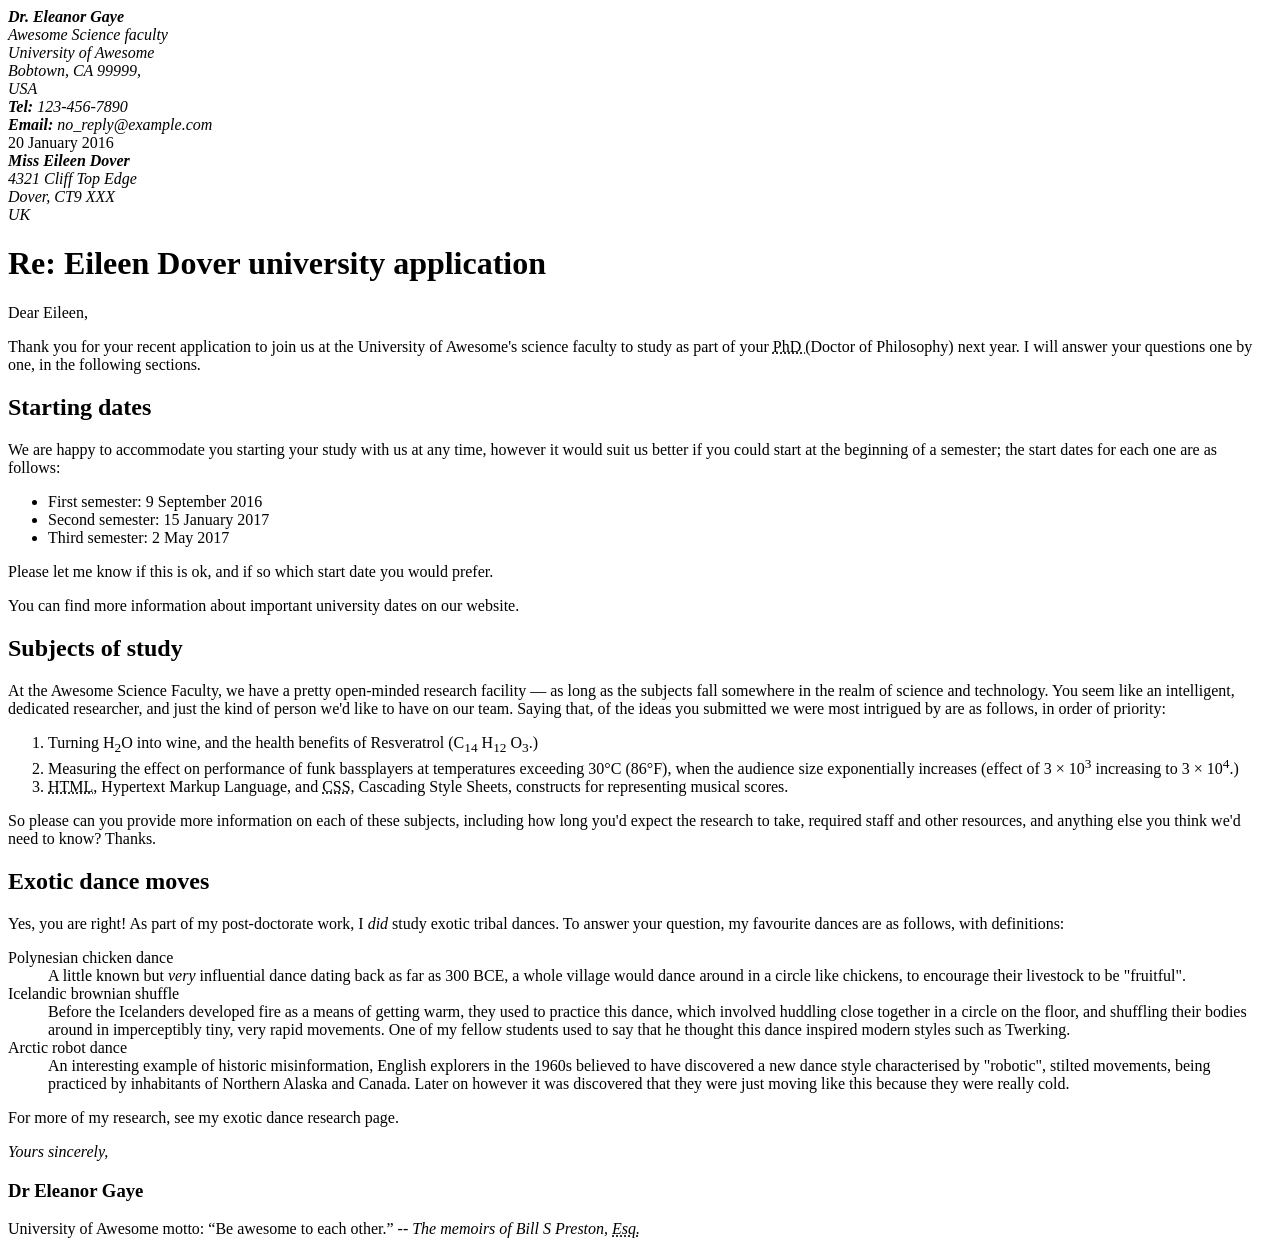
==== tutorial_1-subm.html @ 84ac57a6 "Added Tutorial 1 HTML and CSS files" ====
<!-- 
 
Can find reference doc on MDN here

https://developer.mozilla.org/en-US/docs/Learn_web_development/Core/Structuring_content/Marking_up_a_letter#project_brief 

-->
<!DOCTYPE html>
<html> 
    <head>
        <link href="/Users/first_user/Documents/INST_630/tutorial_1/tutorial_1_letter_styles.css" rel="stylesheet" />
    </head>

    <body class="letter-document"> 
        <!-- 
        
        Header Section!!!!
        
        -->
        <div class="letter-header">
            <!-- Shoudl this be an UL instead? Actually, should make a div for Letter Header-->
             <address class="sender-info">
                <strong>Dr. Eleanor Gaye</strong> <br>
                Awesome Science faculty <br>    
                University of Awesome <br>
                Bobtown, CA 99999, <br>
                USA <br>
                <strong>Tel: </strong>123-456-7890 <br>
                <strong>Email:</strong> no_reply@example.com
            </address>
        </div>    
        
        <div class="letter-date">
            <time datetime="2016-01-20"> 20 January 2016</time>
        </div>

        <div class="recipient-info">
            <address>
                <!-- P element is giving double-spacing; Probably the em instead? -->
                <strong>Miss Eileen Dover</strong> <br>

                4321 Cliff Top Edge<br>
                Dover, CT9 XXX<br>
                UK<br>
            </address>

        </div>
        <!--
        
        Main Section!!!!!
        
        -->
        <!--
        
        Subject and Intro Paragraph
        
        -->

        <div>

            <h1 class="letter-subject"> Re: Eileen Dover university application </h1>
        
            <p class="letter-greeting letter-paragraph"> Dear Eileen,</p>
            <p class="letter-paragraph">

                Thank you for your recent application to join us at the University of Awesome's science faculty to study as part of your <abbr class="abbreviation", title="Doctor of Philosophy">PhD </abbr>(Doctor of Philosophy) next year. I will answer your questions one by one, in the following sections.
            </p>
        </div>
        <!--
        
        Starting Dates
        
        -->
        <div class="content-section">
            

            <h2 class="section-heading"> Starting dates </h2>
            <p class="letter-paragraph">
            We are happy to accommodate you starting your study with us at any time, however it would suit us better if you could start at the beginning of a semester; the start dates for each one are as follows:
            </p>
            <ul class="semester-dates"> 
                <li> First semester:  <time datetime="2016-09-09"> 9 September 2016</time></li> 
                <li> Second semester: <time datetime="2017-01-15">15 January 2017 </time></li>
                <li>Third semester: <time datetime="2017-05-02">2 May 2017</time></li>
                
            </ul>
            <p class="letter-paragraph">Please let me know if this is ok, and if so which start date you would prefer. </p>

            <p class="letter-paragraph"> You can find more information about <a class="letter-link">important university dates</a> on our website.
            </p>
        </div>
         <!--
        
        Subjects of study
        
        -->
        <div class="content-section">

            <h2 class="section-heading"> Subjects of study </h2>
            <p class="letter-paragraph">
            At the Awesome Science Faculty, we have a pretty open-minded research facility — as long as the subjects fall somewhere in the realm of science and technology. You seem like an intelligent, dedicated researcher, and just the kind of person we'd like to have on our team. Saying that, of the ideas you submitted we were most intrigued by are as follows, in order of priority:
            </p>
            <ol class="priority-list"> 
                <li> Turning H<sub>2</sub>O into wine, and the health benefits of Resveratrol (C<sub>14</sub> H<sub>12</sub> O<sub>3</sub>.) </li>
                <li>Measuring the effect on performance of funk bassplayers at temperatures exceeding 30&deg;C (86&deg;F), when the audience size exponentially increases (effect of 3 × 10<sup>3</sup> increasing to 3 × 10<sup>4</sup>.) </li>
                <li><abbr title="Hypertext Markup Language">HTML</abbr>, Hypertext Markup Language, and <abbr title="Cascading Style Sheets">CSS</abbr>, Cascading Style Sheets, constructs for representing musical scores. </li>
            </ol>
            <p class="letter-paragraph">

            So please can you provide more information on each of these subjects, including how long you'd expect the research to take, required staff and other resources, and anything else you think we'd need to know? Thanks.
            </p>
        </div>
        <!--
        
        Exotic dance moves
        
        -->
        
        <div class="content-section ">
         
            
            <h2 class="section-heading">Exotic dance moves</h2>
            Yes, you are right! As part of my post-doctorate work, I <em class="emphasis">did </em> study exotic tribal dances. To answer your question, my favourite dances are as follows, with definitions:

                <dl class="dance-definitions"> 
                    <dt class="dance-term "> Polynesian chicken dance</dt>
                    <dd class="dance-definition"> A little known but <em class="emphasis">very</em> influential dance dating back as far as 300 <abbr> BCE</abbr>, a whole village would dance around in a circle like chickens, to encourage their livestock to be "fruitful".
                    </dd>
                    <dt class="dance-term ">  Icelandic brownian shuffle </dt>
                    <dd class="dance-definition">Before the Icelanders developed fire as a means of getting warm, they used to practice this dance, which involved huddling close together in a circle on the floor, and shuffling their bodies around in imperceptibly tiny, very rapid movements. One of my fellow students used to say that he thought this dance inspired modern styles such as Twerking.
                    </dd>
                    <dt class="dance-term "> Arctic robot dance </dt>
                    <dd class="dance-definition">An interesting example of historic misinformation, English explorers in the 1960s believed to have discovered a new dance style characterised by "robotic", stilted movements, being practiced by inhabitants of Northern Alaska and Canada. Later on however it was discovered that they were just moving like this because they were really cold.
                    </dd>
                </dl>

            <p>For more of my research, see my <a class="letter-link">exotic dance research page</a>. </p>
        </div>

        <!--
        
        Closing
        
        -->
        <div class="letter-closing">

            <p class="letter-paragraph"><em>Yours sincerely,</em></p>

            <h3 class="signature">Dr Eleanor Gaye </h3>

            <div class="university-motto"> 
                University of Awesome motto: <q class="inline-quote">Be awesome to each other.</q> -- <cite class="citation">The memoirs of Bill S Preston, <abbr title="Esquire">Esq.</abbr></cite>
            </div>
        </div>
    </body>
</html>
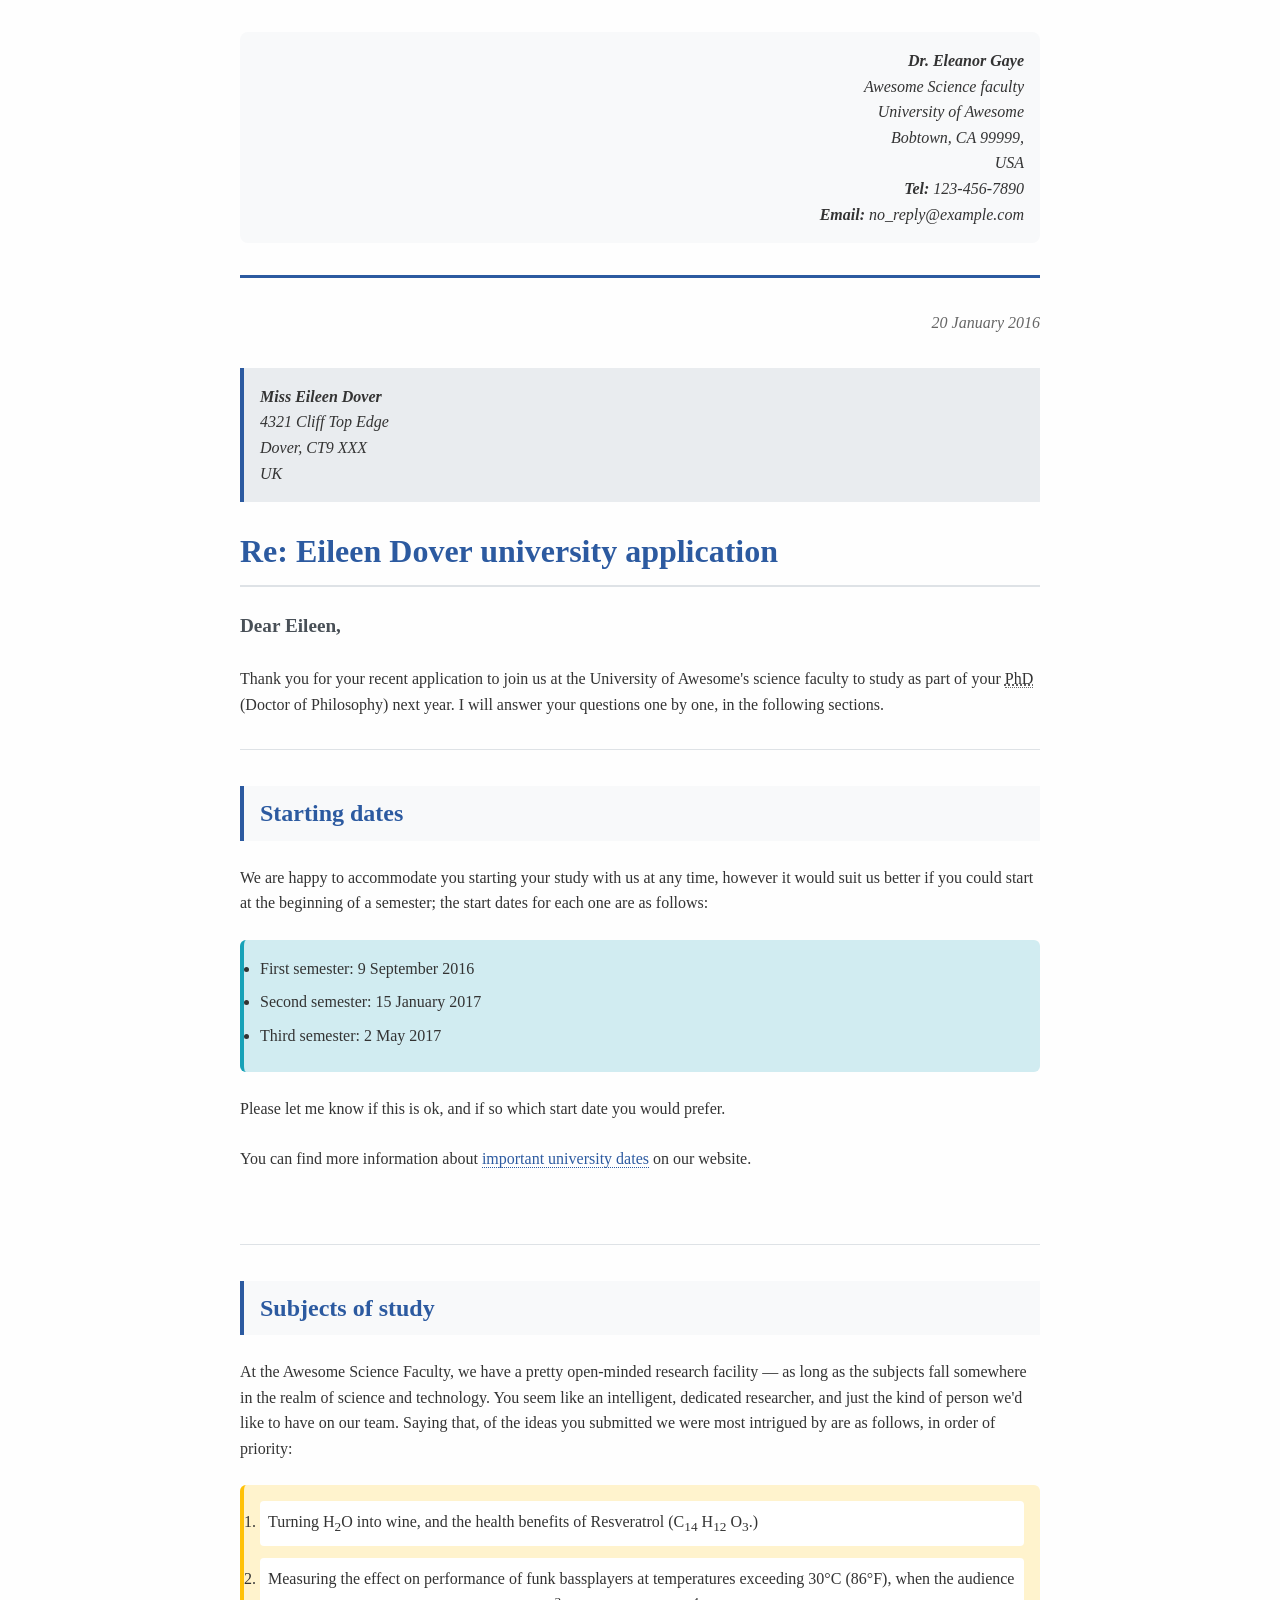
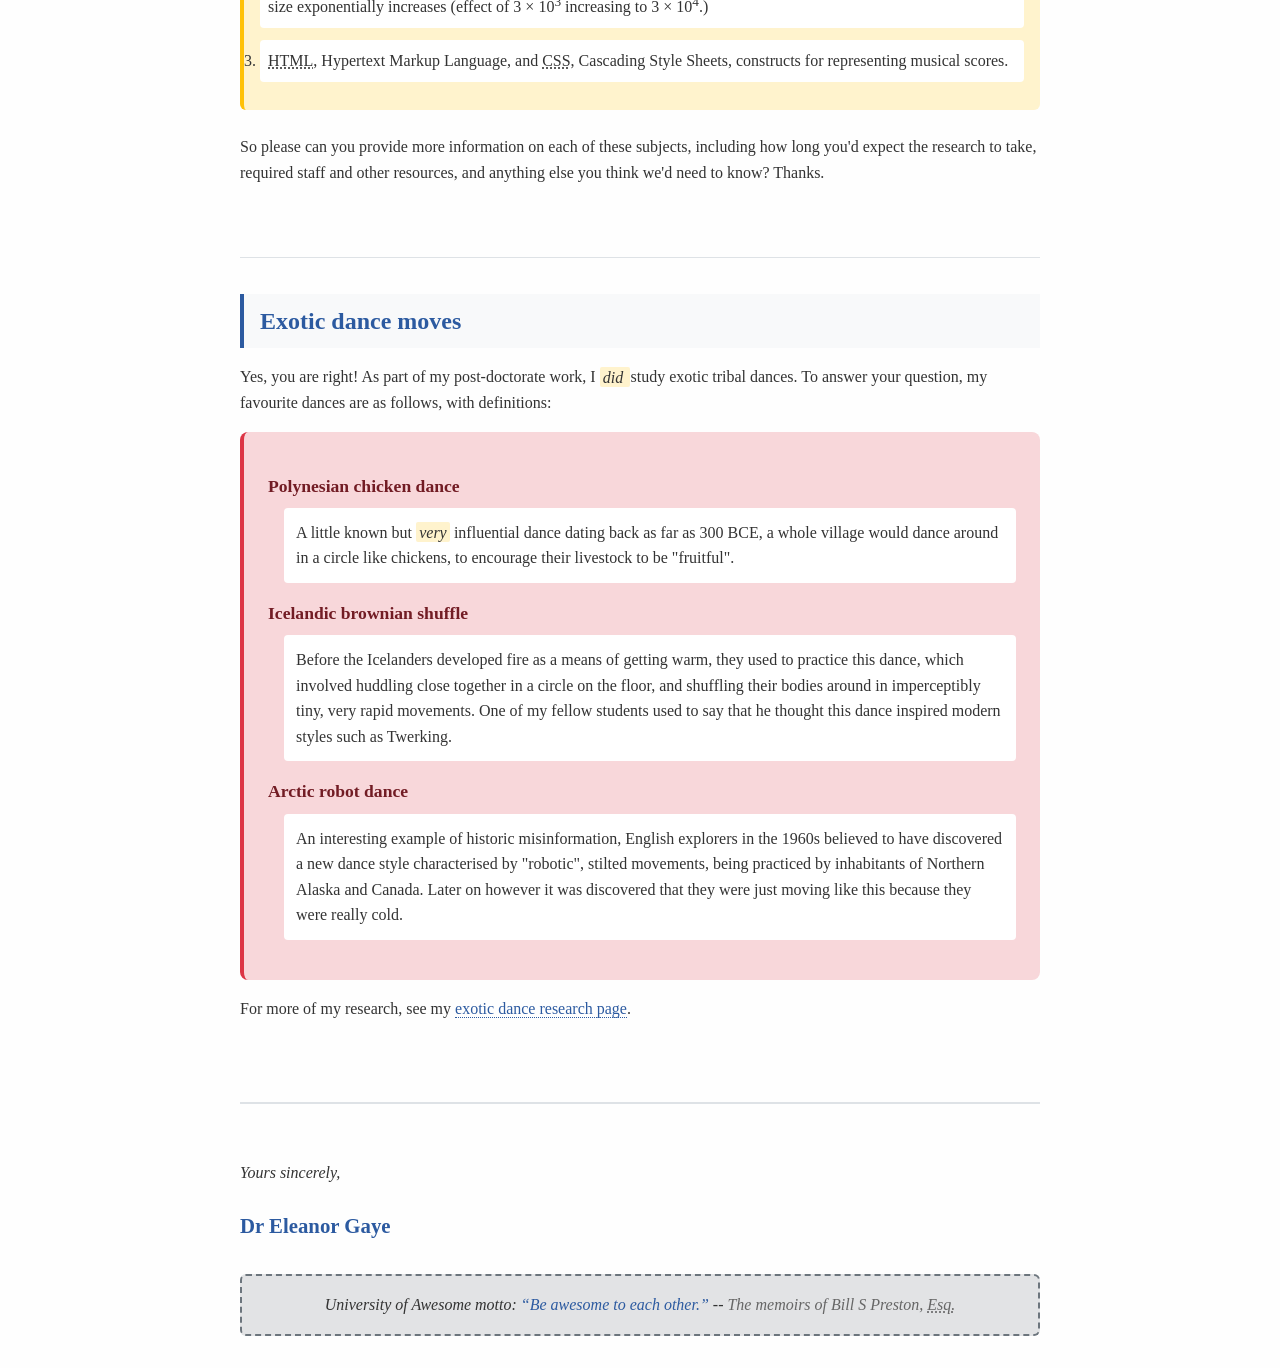
==== commit 5b9e7056: "Update tutorial_1-subm.html" ====
--- a/tutorial_1-subm.html
+++ b/tutorial_1-subm.html
@@ -8,7 +8,7 @@
 <!DOCTYPE html>
 <html> 
     <head>
-        <link href="/Users/first_user/Documents/INST_630/tutorial_1/tutorial_1_letter_styles.css" rel="stylesheet" />
+        <link href="./tutorial_1_letter_styles.css" rel="stylesheet" />
     </head>
 
     <body class="letter-document"> 
--- a/tutorial_1_letter_styles.css
+++ b/tutorial_1_letter_styles.css
@@ -0,0 +1,217 @@
+/* =====================================================
+   TUTORIAL 2: CSS DETECTIVE CHALLENGE
+   =====================================================
+   
+   Add the correct CSS classes to your HTML 
+   letter so it matches this styling specification.
+   
+   Look at each selector below and figure out what HTML
+   elements need which classes to make this work
+ 
+   ===================================================== */
+
+/* DOCUMENT FOUNDATION */
+.letter-document {
+    max-width: 800px;
+    margin: 0 auto;
+    padding: 2rem;
+    font-family: Georgia, 'Times New Roman', serif;
+    line-height: 1.6;
+    color: #333;
+    background-color: #fefefe;
+}
+
+/* LETTER HEADER STYLING */
+.letter-header {
+    border-bottom: 3px solid #2c5aa0;
+    margin-bottom: 2rem;
+    padding-bottom: 1rem;
+}
+
+.sender-info {
+    text-align: right;
+    background-color: #f8f9fa;
+    padding: 1rem;
+    border-radius: 8px;
+    margin-bottom: 1rem;
+}
+
+.letter-date {
+    text-align: right;
+    font-style: italic;
+    color: #666;
+    margin-bottom: 2rem;
+}
+
+.recipient-info {
+    background-color: #e9ecef;
+    padding: 1rem;
+    border-left: 4px solid #2c5aa0;
+    margin-bottom: 1.5rem;
+}
+
+/* MAIN CONTENT STYLING */
+.letter-subject {
+    color: #2c5aa0;
+    border-bottom: 2px solid #dee2e6;
+    padding-bottom: 0.5rem;
+    margin-bottom: 1.5rem;
+}
+
+.letter-greeting {
+    font-size: 1.2rem;
+    font-weight: bold;
+    color: #495057;
+}
+
+.letter-paragraph {
+    margin: 1.5rem 0;
+}
+
+/* SECTION STYLING */
+.content-section {
+    margin: 2rem 0;
+    padding: 1rem 0;
+    border-top: 1px solid #dee2e6;
+}
+
+.section-heading {
+    color: #2c5aa0;
+    background-color: #f8f9fa;
+    padding: 0.5rem 1rem;
+    border-left: 4px solid #2c5aa0;
+    margin-bottom: 1rem;
+}
+
+/* LIST STYLING */
+.priority-list {
+    background-color: #fff3cd;
+    padding: 1rem;
+    border-radius: 6px;
+    border-left: 4px solid #ffc107;
+}
+
+.priority-list li {
+    margin-bottom: 0.75rem;
+    padding: 0.5rem;
+    background-color: white;
+    border-radius: 4px;
+}
+
+.semester-dates {
+    background-color: #d1ecf1;
+    padding: 1rem;
+    border-radius: 6px;
+    border-left: 4px solid #17a2b8;
+}
+
+.semester-dates li {
+    margin-bottom: 0.5rem;
+    font-weight: 500;
+}
+
+/* DEFINITION LIST STYLING */
+.dance-definitions {
+    background-color: #f8d7da;
+    padding: 1.5rem;
+    border-radius: 8px;
+    border-left: 4px solid #dc3545;
+}
+
+.dance-term {
+    font-weight: bold;
+    color: #721c24;
+    font-size: 1.1rem;
+    margin-top: 1rem;
+    margin-bottom: 0.5rem;
+}
+
+.dance-definition {
+    margin-left: 1rem;
+    padding: 0.75rem;
+    background-color: white;
+    border-radius: 4px;
+    margin-bottom: 1rem;
+}
+
+/* LETTER CLOSING */
+.letter-closing {
+    margin-top: 3rem;
+    padding-top: 2rem;
+    border-top: 2px solid #dee2e6;
+}
+
+.closing-phrase {
+    font-style: italic;
+    margin-bottom: 2rem;
+}
+
+.signature {
+    font-size: 1.3rem;
+    font-weight: bold;
+    color: #2c5aa0;
+    margin-bottom: 2rem;
+}
+
+.university-motto {
+    background-color: #e2e3e5;
+    padding: 1rem;
+    border-radius: 6px;
+    text-align: center;
+    font-style: italic;
+    border: 2px dashed #6c757d;
+}
+
+/* LINK STYLING */
+.letter-link {
+    color: #2c5aa0;
+    text-decoration: none;
+    border-bottom: 1px dotted #2c5aa0;
+}
+
+.letter-link:focus {
+    outline: 2px solid #ffc107;
+    outline-offset: 2px;
+}
+
+/* EMPHASIS AND FORMATTING */
+.abbreviation {
+    border-bottom: 1px dotted #666;
+    cursor: help;
+}
+
+.subscript, .superscript {
+    font-size: 0.8em;
+}
+
+.emphasis {
+    background-color: #fff3cd;
+    padding: 0.1rem 0.2rem;
+    border-radius: 2px;
+}
+
+.citation {
+    font-style: italic;
+    color: #666;
+}
+
+.inline-quote {
+    font-style: italic;
+    color: #2c5aa0;
+}
+
+/* RESPONSIVE DESIGN */
+@media (max-width: 600px) {
+    .letter-document {
+        padding: 1rem;
+    }
+    
+    .sender-info,
+    .recipient-info {
+        padding: 0.75rem;
+    }
+    
+    .letter-subject {
+        font-size: 1.3rem;
+    }
+}
